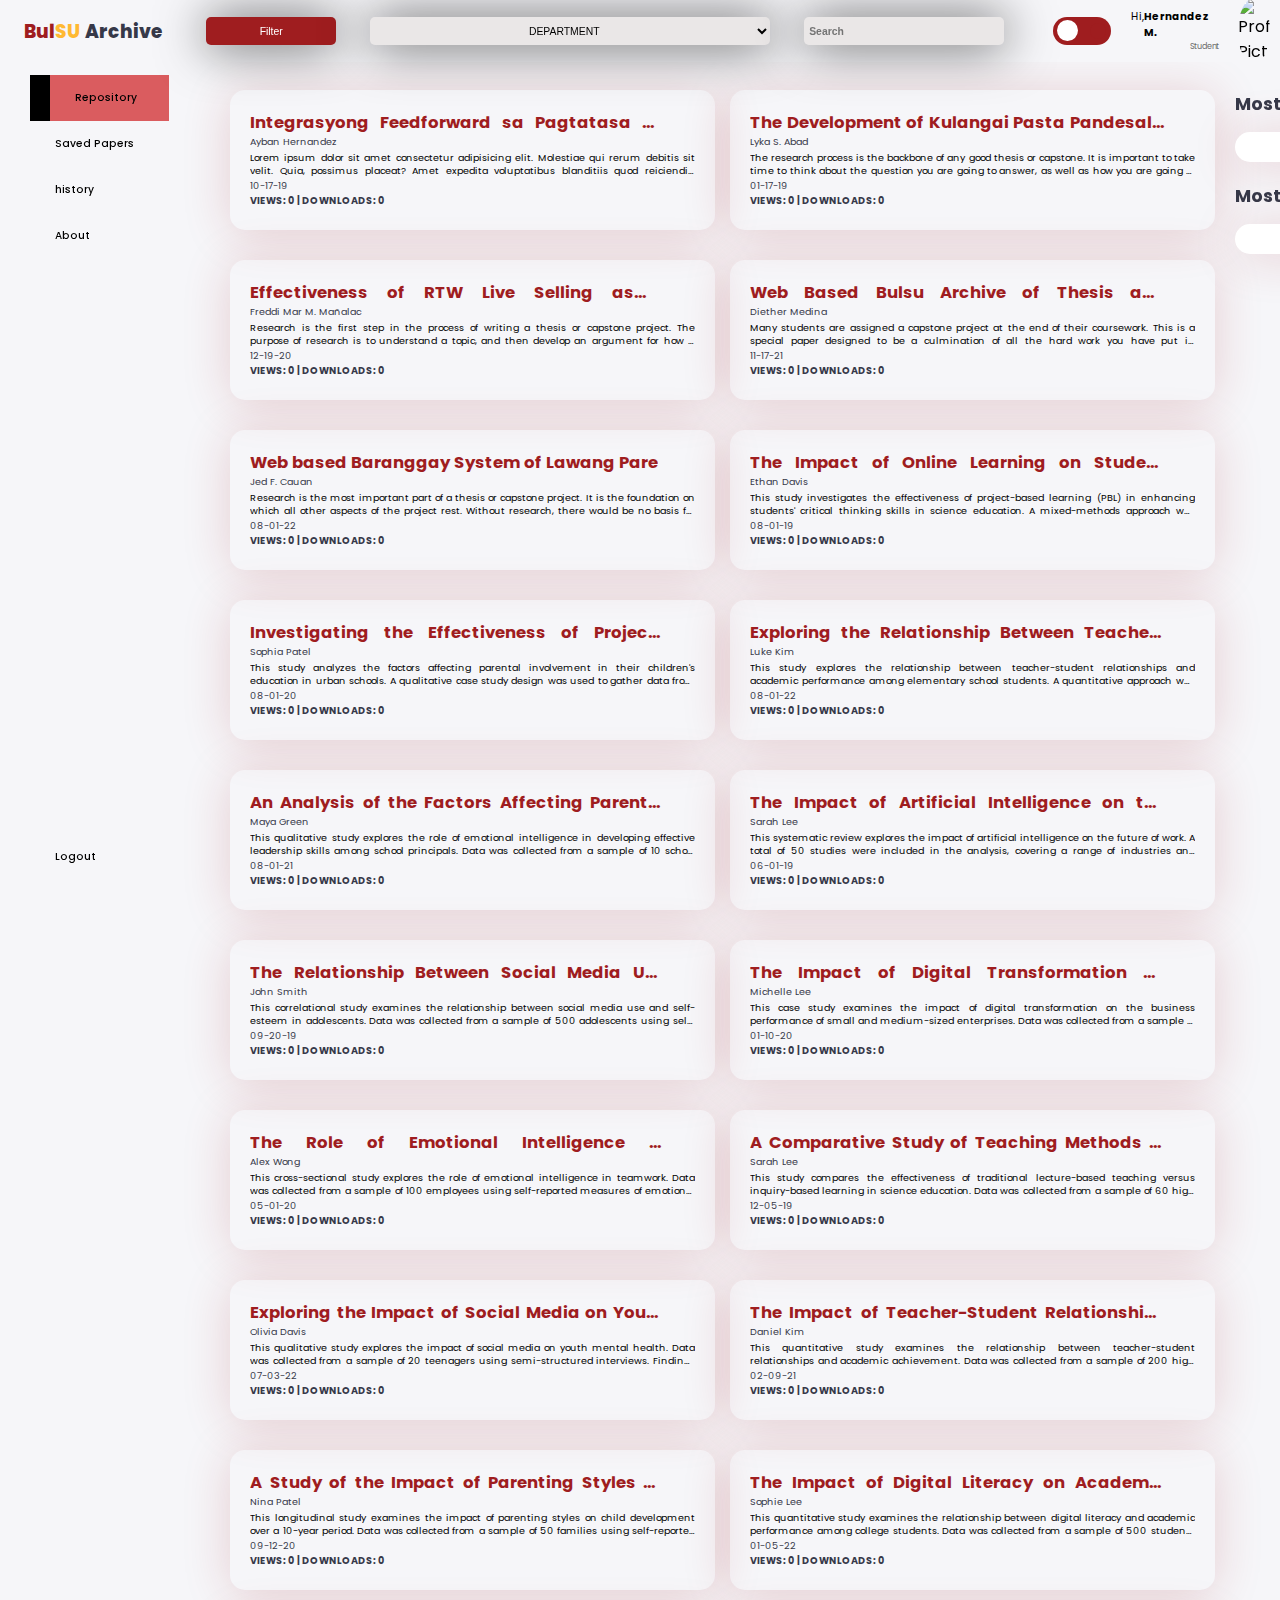
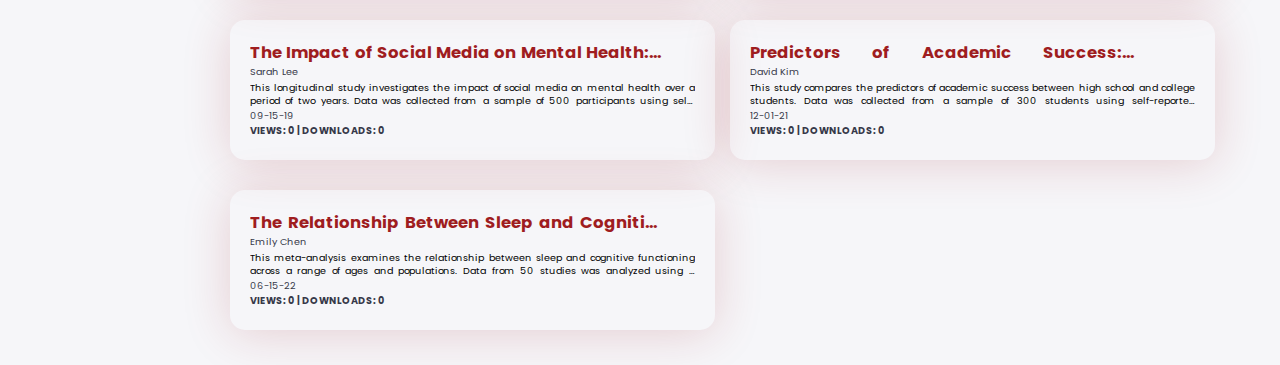
==== index.html @ 12962e02 "Initial commit" ====
<!DOCTYPE html>
<html lang="en">
  <head>
    <meta charset="UTF-8" />
    <meta http-equiv="X-UA-Compatible" content="IE=edge" />
    <meta name="viewport" content="width=device-width, initial-scale=1.0" />
    <title>BULSU Archive</title>
    <link rel="stylesheet" href="style.css" />
    <link
      rel="stylesheet"
      href="https://cdnjs.cloudflare.com/ajax/libs/font-awesome/6.3.0/css/all.min.css"
      integrity="sha512-SzlrxWUlpfuzQ+pcUCosxcglQRNAq/DZjVsC0lE40xsADsfeQoEypE+enwcOiGjk/bSuGGKHEyjSoQ1zVisanQ=="
      crossorigin="anonymous"
      referrerpolicy="no-referrer"
    />

    <link
      rel="shortcut icon"
      href="[data-uri]"
      type="image/x-icon"
    />
  </head>
  <body>
    <div class="container">
      <header>
        <div class="logo" id="logo">
          <label class="bul">Bul</label><label class="su">SU</label>
          <label
            class="archive"
            style="color: var(--color-dark); cursor: pointer"
            >Archive</label
          >
        </div>
        <div class="filter-container">
          <button class="filter" id="filter">Filter</button>
          <select class="courses" id="course">
            <option value="" selected disabled>DEPARTMENT</option>
            <option value="iit">Industrial and Information Technology</option>
            <option value="bam">Business and Management</option>
            <option value="gate">General Academic and Teacher Education</option>
          </select>
          <form>
            <input
              type="search"
              id="search"
              class="search"
              name="search"
              placeholder="Search"
            />
            <i
              onclick="search()"
              class="fa-solid fa-magnifying-glass"
              style="cursor: pointer"
            ></i>
          </form>
        </div>
        <div class="profile-information">
          <label class="dark-mode">
            <input type="checkbox" id="checkbox" />
            <span class="slider left" id="slider"></span>
          </label>
          <div class="name">
            <span class="username"> Hi, <strong> Hernandez M.</strong></span>
            <span class="user-type">Student</span>
          </div>
          <img
            class="display-photo"
            src="https://scontent.fcrk1-3.fna.fbcdn.net/v/t39.30808-6/295291191_5224240067630579_2082290721664630502_n.jpg?_nc_cat=101&ccb=1-7&_nc_sid=09cbfe&_nc_ohc=lpHzFi2v_JEAX-X73Ya&_nc_ht=scontent.fcrk1-3.fna&oh=00_AfDkoqhFRWNSni6WgO6fRKz8HoU7RuzZvOsuxkfqjLWfSA&oe=642C4F3B"
            alt="Profile-Picture"
          />
        </div>
      </header>
      <aside class="left-menu">
        <div class="left-container">
          <ul>
            <li
              class="left-nav repository"
              id="repository"
              onclick="repositoryNavigation()"
            >
              <i class="fa-solid fa-box-archive fa-xl"></i>Repository
            </li>
            <li
              class="left-nav savedPapers"
              id="savedPapers"
              onclick="generateSavedPaperPage()"
            >
              <i class="fa-sharp fa-solid fa-bookmark fa-xl"></i>Saved Papers
            </li>
            <li
              class="left-nav history"
              id="history"
              onclick="generateHistoryPage()"
            >
              <i class="fa-solid fa-clock-rotate-left fa-xl"></i>history
            </li>
            <li class="left-nav about" onclick="about()">
              <i class="fa-solid fa-circle-info fa-xl"></i>About
            </li>
          </ul>
          <div id="logout-btn" class="left-nav logout">
            <i class="fa-solid fa-arrow-right-from-bracket fa-xl"></i>
            <span>Logout</span>
          </div>
        </div>
      </aside>
      <section class="main-content" id="main-content"></section>
      <aside class="right-menu">
        <div class="right-container">
          <h2 class="most-viewed-text">Most Viewed</h2>
          <section class="most-viewed-section">
            <div
              class="most-views-content-container"
              id="most-viewed-section"
            ></div>
          </section>
          <h2 class="most-downloaded-text">Most Downloaded</h2>
          <section class="most-downloaded-section">
            <div
              class="most-downloads-content-container"
              id="most-downloaded-section"
            ></div>
          </section>
        </div>
      </aside>
    </div>
    <script src="index.js"></script>
  </body>
</html>
---- style.css ----
@import url("https://fonts.googleapis.com/css2?family=Barlow+Semi+Condensed:wght@500;600&family=Dosis:wght@400;700&family=Lato:wght@400;700&family=Poppins:wght@300;400;500;600;700&display=swap");
* {
  padding: 0;
  margin: 0;
}
:root {
  --color-primary: #9f1d1f;
  --color-danger: #9f1d1f;
  --color-success: #0d8549;
  --color-warning: #ffb932;
  --color-white: #ffffff;
  --color-black: #000000;
  --color-info-dark: #696969;
  --color-info-light: #7380ec;
  --color-dark: #363949;
  --color-light: rgba(159, 29, 31, 0.18);
  --color-primary-variant: #ee2c2f;
  --color-dark-variant: #000000;
  --color-background: #f6f6f9;
  --color-bgdarkwhite: #ffffff;
  --color-bgdarkCardwhite: #ffffff;
  --color-bglightblack: #000000;
  --color-bgdarkgray: #eae7e7;
  --color-lightgray: #e7e7e7;
  --color-penk: #df88b7;
  --color-active: rgba(114, 79, 79, 0.18);
  --color-dropdown: rgba(213, 154, 154, 0.5);
  --color-sidebar: #9f1d1f;
  --color-footer: #a3bdcc;
  --card-border-radius: 1rem;
  --border-radius-1: 0.4rem;
  --border-radius-2: 0.8rem;
  --border-radius-3: 1.2rem;
  --card-padding: 1.8rem;
  --padding-1: 1.22rem;
  --box-shadow: 0 0.2rem 3rem var(--color-light);
  --box-shadow-header: 1px 1px 50px rgba(0, 0, 0, 0.7);
}
.dark-theme {
  --color-bglightblack: #ffffff;
  --color-bgdark-white: #ffffff;
  --color-background: #181a1e;
  --color-white: #202528;
  --color-dark: #edeffd;
  --color-dark-variant: #a3bdcc;
  --color-bgdarkgray: #696969;
  --color-light: rgba(0, 0, 0, 0.4);
  --color-active: rgba(255, 255, 255, 0.1);
  --color-dropdown: rgba(0, 0, 0, 0.5);
  --color-sidebar: #ffffff;
  --box-shadow: 0 2rem 3rem var(--color-light);
  --box-shadow-header: var(--box-shadow);
  --color-bgdarkCardwhite: var(--color-active);
  transition: background-color 0.5s ease, color 0.5s ease, opacity 0.5s ease;
}
/*Log in Styles start*/
.log-in-body {
  font-size: 16px;
  box-sizing: border-box;
  font-family: "Poppins", sans-serif;
  display: flex;
  flex-direction: column;
  height: 100vh;
  justify-content: center;
  align-items: center;
  gap: 20px;
  background-image: url(bg.png);
  background-size: 1800px 100%;
  background-position: center;
  background-repeat: no-repeat;
}
.log-in-body::after {
  content: "";
  position: absolute;
  top: 0;
  left: 0;
  width: 100%;
  height: 100%;
  background-color: rgba(0, 0, 0, 0.5);
}
.log-in,
form {
  display: flex;
  flex-direction: column;
  gap: 20px;
}
.log-in-logo {
  font-size: 2.5rem;
  font-weight: 800;
  z-index: 2;
}
.log-in {
  width: 300px;
  height: 250px;
  border-radius: 10px;
  padding: 50px 25px;
  background: rgba(255, 255, 255, 0.2);
  box-shadow: 0 4px 30px rgba(0, 0, 0, 0.5);
  backdrop-filter: blur(5px);
  -webkit-backdrop-filter: blur(5px);
  border: 1px solid rgba(255, 255, 255, 0.3);
  z-index: 2;
}
.log-in-label {
  position: relative;
  font-size: 1.5rem;
  font-weight: 550;
  color: var(--color-background);
  margin-bottom: 10px;
}
.log-in-label::before {
  content: "";
  position: absolute;
  background-color: var(--color-primary);
  width: 28px;
  height: 3px;
  bottom: 0;
}
form input,
.log-in-btn,
a {
  padding: 10px;
  height: 20px;
  border-radius: 5px;
  border: 0 solid black;
}
form input {
  position: relative;
  background: rgba(255, 255, 255, 0.5);
  box-shadow: 0 4px 30px rgba(0, 0, 0, 0.1);
  backdrop-filter: blur(5px);
  -webkit-backdrop-filter: blur(5px);
  border: 1px solid rgba(255, 255, 255, 0.3);
  font-size: 0.8rem;
  font-weight: 600;
  padding-left: 40px;
}
.fa-envelope {
  position: absolute;
  top: 13px;
  left: 15px;
  color: white;
}
.fa-unlock {
  position: absolute;
  top: 65px;
  left: 0;
  color: #eae7e7;
}
.log-in-btn {
  height: 40px;
  background-color: var(--color-primary);
  color: var(--color-background);
  cursor: pointer;
}

.log-in p {
  align-self: center;
  font-size: 0.68rem;
  color: var(--color-background);
}
.log-in span {
  color: var(--color-warning);
}

/*Log In Styles end*/

body {
  position: relative;
  font-size: 16px;
  box-sizing: border-box;
  font-family: "Poppins", sans-serif;
  background: var(--color-background);
}

.container {
  display: grid;
  height: 100vh;
  grid-template-rows: 70px 1fr;
  grid-template-columns: 230px 1fr 290px;
  grid-template-areas:
    "header header header"
    "left-menu content right-menu";
  background-color: var(--color-background);
}
/*Header Starts Here*/

header {
  grid-area: header;
  background-color: var(--color-background);
  position: fixed;
  width: 100%;
  display: flex;
  justify-content: space-between;
  padding: 1px 10px;
  height: 60px;
  z-index: 4;
}
.logo {
  font-size: 1.15rem;
  font-weight: 800;
  display: flex;
  justify-content: center;
  align-items: center;
  flex-basis: 13%;
}
.bul:hover,
.su:hover,
.logo:hover {
  cursor: pointer;
}

.bul {
  color: var(--color-primary);
}
.su {
  margin-right: 5px;
  color: var(--color-warning);
}
.filter-container {
  flex-basis: 65%;
  display: flex;
  align-items: center;
  justify-content: space-around;
  position: relative;
}
.filter,
.courses,
.search,
.apply-filter {
  height: 28px;
  border-radius: 5px;
  border: 0 solid;
  box-shadow: var(--box-shadow-header);
  margin: 10px;
  font-size: 0.65rem;
}
.filter,
.apply-filter {
  width: 130px;
  color: white;
  background-color: var(--color-primary);
  cursor: pointer;
}
.filter:hover,
.apply-filter:hover {
  transform: scale(1.05);
  opacity: 90%;
}

.filter-popup {
  display: flex;
  flex-direction: column;
  justify-content: center;
  width: 50%;
  height: fit-content;
  padding: 30px 0;
  background-color: var(--color-background);
  box-shadow: var(--box-shadow);
  border-radius: 20px;
  opacity: 85%;
  position: fixed;
  top: 25%;
  left: 50%;
  transform: translate(-50%);
  z-index: 5;
}

.filter-popup label {
  font-size: 0.8rem;
  font-weight: 800;
  margin-left: 25px;
  margin-bottom: 5px;
  color: var(--color-bglightblack);
}
.filter-popup select {
  font-size: 0.8rem;
  padding: 10px;
  margin: 0 25px 10px 25px;
  background-color: var(--color-dropdown);
  color: var(--color-bglightblack);
  border: 0 solid;
}
.apply-filter {
  margin-left: 25px;
}
.remove {
  position: absolute;
  right: 15px;
  top: 10px;
}
.courses {
  width: 400px;
  text-align: center;
  background-color: var(--color-bgdarkgray);
  color: var(--color-bglightblack);
}
.search {
  padding: 0 5px;
  width: 200px;
  background: var(--color-bgdarkgray);
  color: var(--color-bgdark-white);
}
.search:focus {
  outline: none;
}
form {
  position: relative;
}
.fa-magnifying-glass {
  position: absolute;
  bottom: 3.8px;
  left: 175px;
}
.fa-magnifying-glass::before {
  content: "";
  width: 100%;
  color: var(--color-bgdark-white);
}

.dark-mode {
  position: relative;
  display: inline-block;
  width: 58px;
  height: 27.2px;
}

.dark-mode input {
  opacity: 0;
  width: 0;
  height: 0;
}

.slider {
  position: absolute;
  cursor: pointer;
  top: 0;
  left: 0;
  right: 0;
  bottom: 0;
  background-color: var(--color-primary);
  -webkit-transition: 0.4s;
  transition: 0.4s;
  border-radius: 34px;
}

.slider:before {
  position: absolute;
  content: "";
  height: 20.8px;
  width: 20.8px;
  left: 4px;
  bottom: 3.4px;
  background-color: var(--color-bgdarkwhite);
  -webkit-transition: 0.4s;
  transition: 0.4s;
  border-radius: 50%;
}
.slider:after {
  content: "";
  position: absolute;
  height: 16.8px;
  width: 16.8px;
  right: 5px;
  top: 5.2px;
  background-color: var(--color-primary);
  -webkit-transition: 0.9s;
  transition: 0.4s;
  border-radius: 50%;
}

input:checked + .slider {
  background-color: var(--color-primary);
}

input:focus + .slider {
  box-shadow: 0 0 1px var(--color-primary);
}

input:checked + .slider:before {
  -webkit-transform: translateX(26px);
  -ms-transform: translateX(26px);
  transform: translateX(26px);
}
.profile-information {
  display: flex;
  justify-content: space-evenly;
  align-items: center;
  flex-basis: 20%;
}
.username {
  display: flex;
  justify-content: space-between;
  width: 88px;
  color: var(--color-dark-variant);
}
.name,
.username > strong {
  display: flex;
  flex-direction: column;
  cursor: pointer;
  font-size: 0.65rem;
}
.user-type {
  align-self: end;
  color: var(--color-info-dark);
  font-size: 0.5rem;
}
.display-photo {
  cursor: pointer;
  width: 32px;
  width: 32px;
  border-radius: 50%;
}
/*Header Ends Here*/

/*Left Nav Starts Here*/

.left-menu {
  grid-area: left-menu;
  display: flex;
  flex-direction: column;
  justify-content: space-between;
  align-items: start;
}
.left-container {
  height: 90vh;
  display: flex;
  flex-direction: column;
  justify-content: space-between;
  position: fixed;
  margin-left: 10px;
}

ul {
  display: flex;
  flex-direction: column;
  justify-content: space-between;
  margin-top: 5px;
}
.left-nav,
.fa-solid {
  list-style: none;
  font-size: 0.65rem;
  font-weight: 500;
  color: var(--color-dark-variant);
  padding: 15px;
  transition: 0.35s;
  cursor: pointer;
}
.left-nav:hover {
  transform: translateX(20px);
}
.nav-indicator {
  position: relative;
  transform: translateX(20px);
  background-color: rgba(206, 27, 30, 0.7);
}
.nav-indicator::before {
  content: "";
  position: absolute;
  left: 0;
  top: 0;
  width: 20px;
  height: 100%;
  border-top: 20px transparent;
  background-color: black;
}

/*Left Nav Ends Here*/

/*Right Menu Starts Here*/
.right-menu {
  display: flex;
  flex-direction: column;
  align-items: center;
  grid-area: right-menu;
}
.right-container {
  position: fixed;
  display: flex;
  flex-direction: column;
  align-items: center;
}
.most-viewed-text,
.most-downloaded-text {
  font-size: 1.12rem;
  color: var(--color-dark);
  align-self: start;
  padding: 20px 0 15px 0;
}
.most-viewed-section,
.most-downloaded-section {
  display: flex;
  flex-direction: column;
  justify-content: start;
  width: 250px;
  height: fit-content;
  background-color: var(--color-white);
  border-radius: 20px;
  box-shadow: var(--box-shadow);
}
.most-downloads-content-container,
.most-views-content-container {
  padding: 15px 25px;
}
.contents {
  text-align: left;
  margin: 2px;
}
.title {
  display: -webkit-box;
  -webkit-line-clamp: 2;
  -webkit-box-orient: vertical;
  overflow: hidden;
  color: var(--color-primary);
  font-size: 0.69rem;
  font-weight: 700;
  line-height: 1.3rem;
  cursor: pointer;
}
.views,
.results,
.downloads,
.department {
  display: flex;
  color: var(--color-bgdark-white);
}
.viewResult {
  display: flex;
  justify-content: space-around;
  width: 60px;
}
strong,
.views,
.downloads {
  font-size: 0.7rem;
}
/*Right Menu Ends Here*/

/*Main Content Starts Here*/

.main-content {
  height: fit-content;
  grid-area: content;
  display: grid;
  justify-content: space-between;
  grid-template-columns: 1fr 1fr;
  gap: 15px;
  padding: 20px 0;
}
.research-paper-card {
  display: flex;
  flex-direction: column;
  width: 445px;
  height: 100px;
  box-shadow: var(--box-shadow);
  border-radius: 15px;
  padding: 20px 20px;
  margin-bottom: 15px;
  cursor: pointer;
}
.research-paper-card:hover {
  background: var(--color-bgdarkCardwhite);
  backdrop-filter: blur(9px);
  -webkit-backdrop-filter: blur(9px);
  border-radius: 10px;
}
.research-title-and-bookmark-container {
  display: flex;
  justify-content: space-between;
  font-size: 0.69rem;
  height: 25px;
}
.fa-bookmark-saved {
  color: var(--color-primary);
}

.research-title {
  color: var(--color-primary);
  text-align: justify;
  display: -webkit-box;
  -webkit-line-clamp: 1;
  -webkit-box-orient: vertical;
  overflow: hidden;
  cursor: pointer;
  height: 25px;
}
.research-title-viewed {
  color: var(--color-primary);
  text-align: justify;
}
.author,
.abstract,
.date,
.department,
.date-viewed,
.abstract-viewed-label {
  font-size: 0.6rem;
  padding: 1.4px 0;
  color: var(--color-dark);
  line-height: 0.8rem;
}

.abstract {
  text-align: justify;
  display: -webkit-box;
  -webkit-line-clamp: 2;
  -webkit-box-orient: vertical;
  overflow: hidden;
  color: var(--color-dark-variant);
}
.abstract-viewed,
.research-viewed-labels {
  color: var(--color-dark-variant);
  text-align: justify;
  font-size: 0.6rem;
}
.research-paper-card strong {
  color: var(--color-dark);
}
.viewsDownloads,
.viewsDownloads strong {
  font-size: 0.6rem;
  color: var(--color-dark);
  font-weight: 700;
  line-height: 0.8rem;
}

.card-content {
  display: flex;
  flex-direction: column;
}

.researchViewedContainer {
  display: flex;
  justify-content: center;
}

.researchViewedContents {
  display: flex;
  flex-direction: column;
}

.saveAndDownload {
  display: flex;
  justify-content: end;
  align-items: center;
}
.fa-download {
  color: var(--color-dark-variant);
}

.download-button:hover,
.fa-download:hover {
  transform: scale(1.05);
  opacity: 90%;
}

iframe {
  grid-template-columns: 2/2;
  height: 600px;
}
/*Main Content Ends Here*/
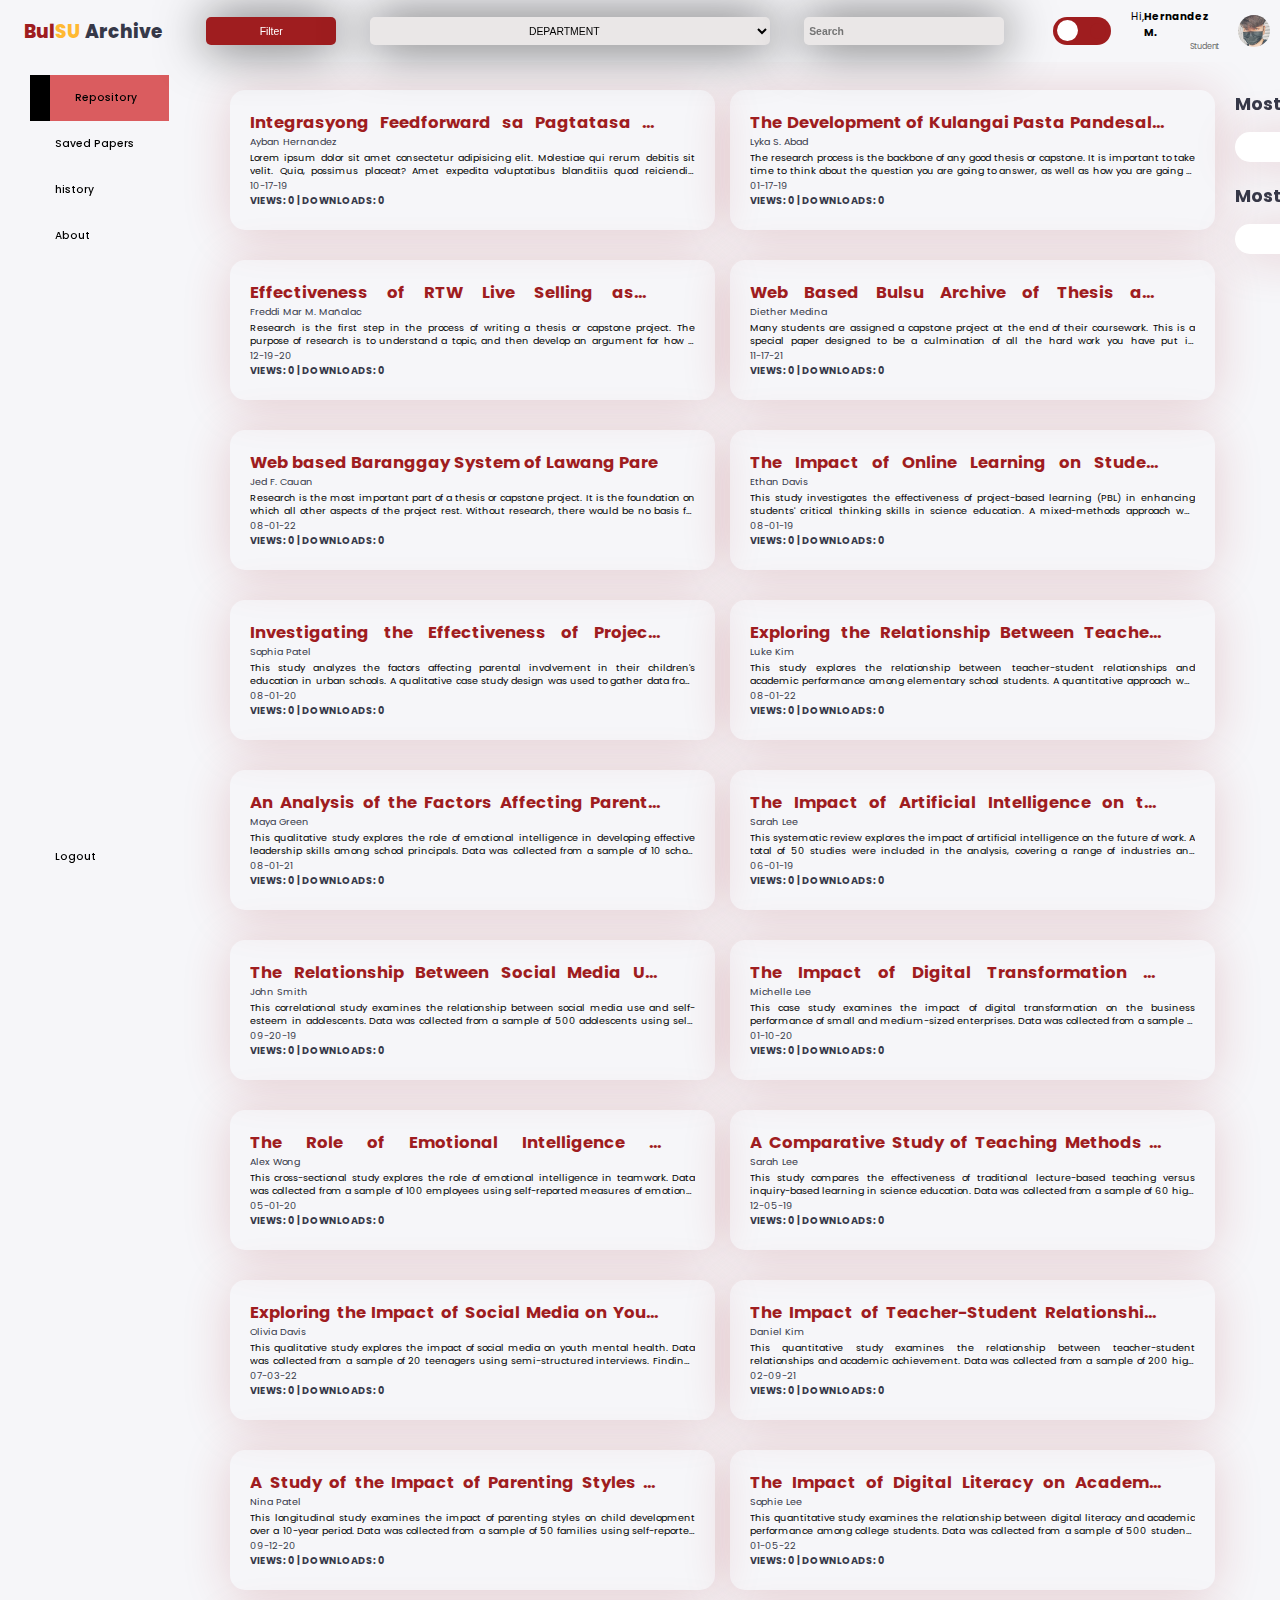
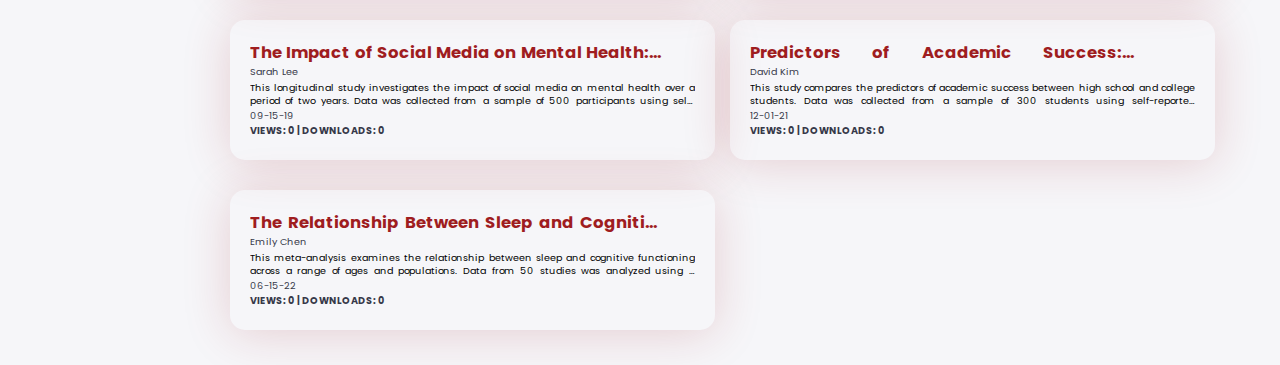
==== commit 7fe1ae31: "Initial commit" ====
--- a/index.html
+++ b/index.html
@@ -63,11 +63,7 @@
             <span class="username"> Hi, <strong> Hernandez M.</strong></span>
             <span class="user-type">Student</span>
           </div>
-          <img
-            class="display-photo"
-            src="https://scontent.fcrk1-3.fna.fbcdn.net/v/t39.30808-6/295291191_5224240067630579_2082290721664630502_n.jpg?_nc_cat=101&ccb=1-7&_nc_sid=09cbfe&_nc_ohc=lpHzFi2v_JEAX-X73Ya&_nc_ht=scontent.fcrk1-3.fna&oh=00_AfDkoqhFRWNSni6WgO6fRKz8HoU7RuzZvOsuxkfqjLWfSA&oe=642C4F3B"
-            alt="Profile-Picture"
-          />
+          <img class="display-photo" src="dp.jpg" alt="Profile-Picture" />
         </div>
       </header>
       <aside class="left-menu">
